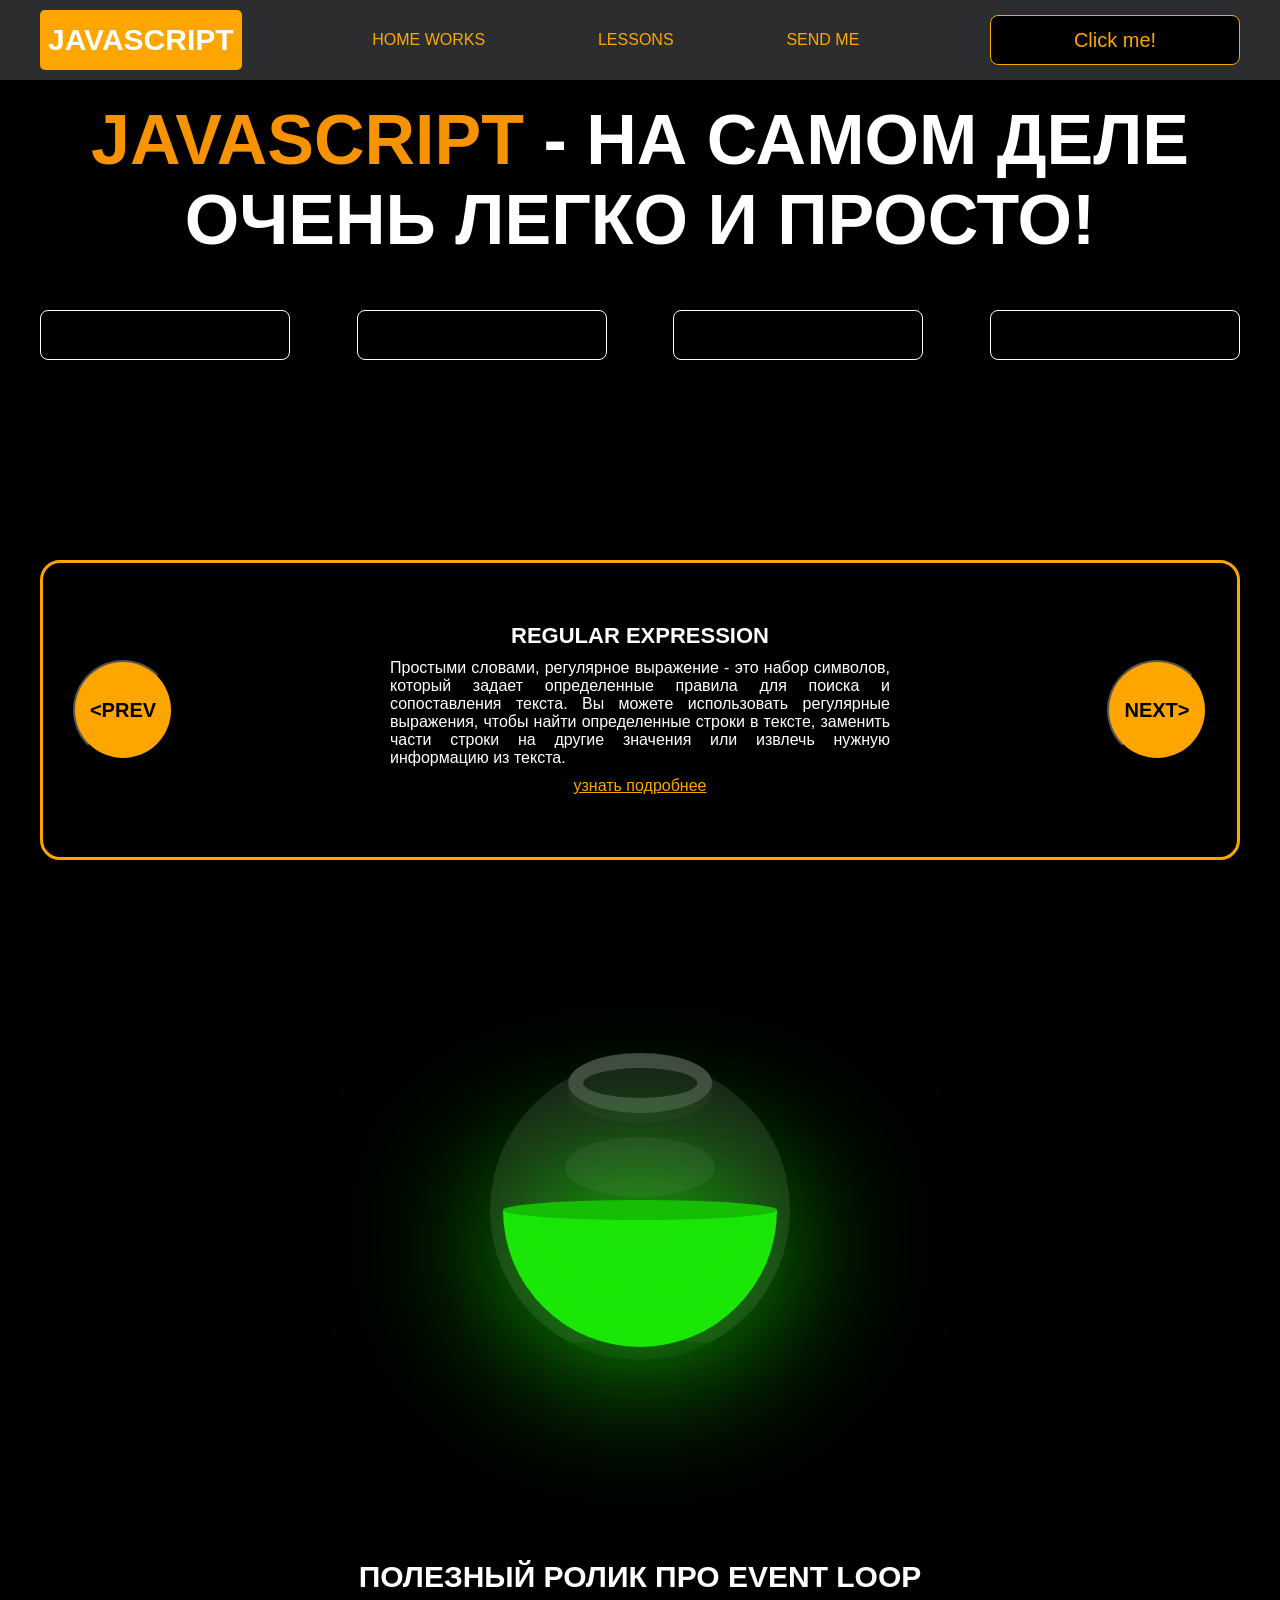
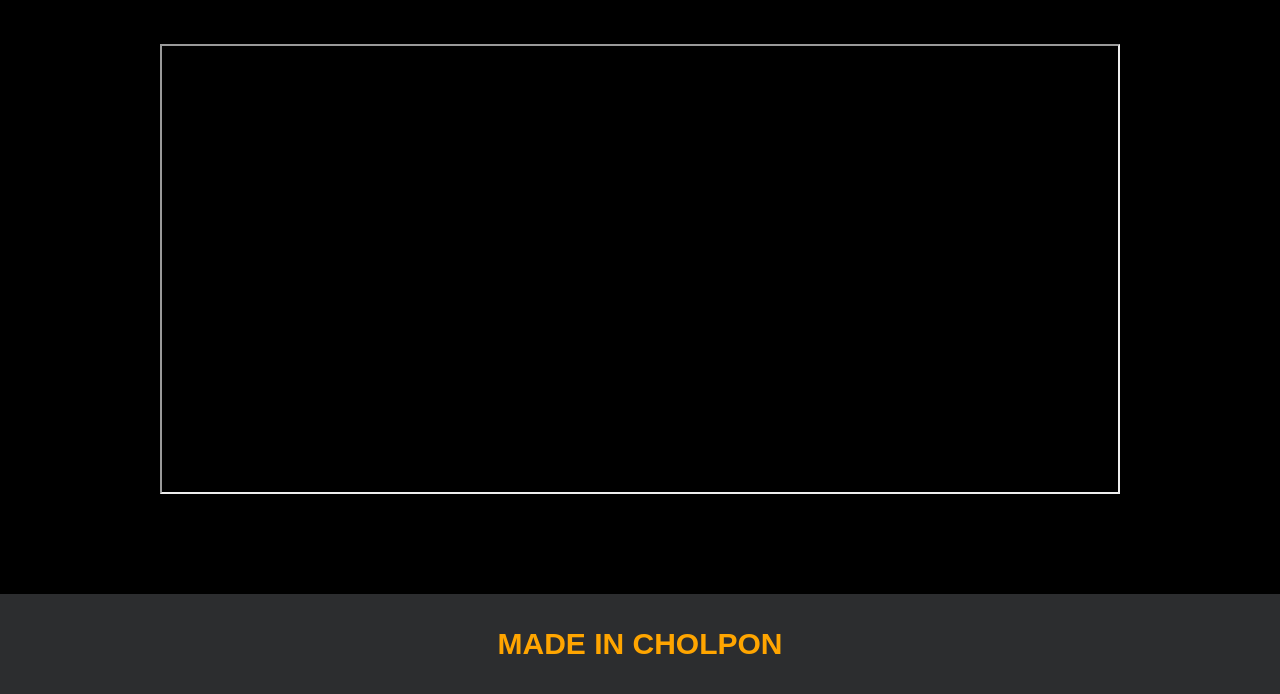
==== project ¦+¦¬TП TБTВTГ¦+¦¦¦-TВ¦-¦-/index.html @ 223002eb "first commit" ====
<!DOCTYPE html>
<html lang="en">
<head>
    <meta charset="UTF-8">
    <title>Java Script</title>
    <link rel="stylesheet" href="css/style.css">
    <link rel="stylesheet" href="css/core.css">
</head>
<body>

<div class="wrapper">
    <div class="header">
        <div class="container">
            <div class="inner_header">
                <a href="index.html">
                    <div class="logotype">
                        <h2>JavaScript</h2>
                    </div>
                </a>
                <ul class="menu">
                    <li class="menu_link">
                        <a href="pages/home_works.html">Home Works</a>
                    </li>
                    <li class="menu_link">
                        <a href="pages/lessons.html">Lessons</a>
                    </li>
                    <li class="menu_link">
                        <a href="https://t.me/Cholpon91" target="_blank" rel="noopener noreferrer">Send me</a>
                    </li>
                </ul>
                <button class="btn" id="btn-get">Click me!</button>
            </div>
        </div>
    </div>

    <div class="main_block">
        <div class="container">
            <div class="inner_main">
                <h1><strong id="js-color">JavaScript</strong> - на самом деле очень легко и просто!</h1>
                <div class="colors-buttons">
                    <button class="btn btn-color"></button>
                    <button class="btn btn-color"></button>
                    <button class="btn btn-color"></button>
                    <button class="btn btn-color"></button>
                </div>
            </div>
        </div>
    </div>

    <div class="slider_block">
        <div class="container">
            <div class="inner_slider">
                <div class="slider">
                    <button class="btn-slide" id="prev">&lt;prev</button>
                    <div class="slide active_slide">
                        <div class="slide_card">
                            <h3>regular expression</h3>
                            <p>Простыми словами, регулярное выражение - это набор символов, который задает определенные правила для поиска и сопоставления текста. Вы можете использовать регулярные выражения, чтобы найти определенные строки в тексте, заменить части строки на другие значения или извлечь нужную информацию из текста.</p>
                            <a href="https://developer.mozilla.org/ru/docs/Web/JavaScript/Guide/Regular_expressions" target="_blank">узнать подробнее</a>
                        </div>
                    </div>
                    <div class="slide">
                        <div class="slide_card">
                            <h3>recursion</h3>
                            <p>Простыми словами, рекурсия - это, когда функция делает повторяющиеся вызовы самой себя для решения задачи, пока не достигнет определенного условия выхода из рекурсии.</p>
                            <a href="https://learn.javascript.ru/recursion" target="_blank">узнать подробнее</a>
                        </div>
                    </div>
                    <div class="slide">
                        <div class="slide_card">
                            <h3>json</h3>
                            <p>Простыми словами, JSON - это способ представления данных в виде текста, чтобы они могли быть легко поняты и использованы различными программами. Он использует простые правила для описания объектов и массивов, а также для представления простых типов данных, таких как строки, числа, логические значения и т.д.</p>
                            <a href="https://developer.mozilla.org/ru/docs/Learn/JavaScript/Objects/JSON" target="_blank">узнать подробнее</a>
                        </div>
                    </div>
                    <div class="slide">
                        <div class="slide_card">
                            <h3>event loop</h3>
                            <p>Простыми словами, event loop похож на дежурного, который непрерывно проверяет, произошло ли какое-либо событие, и реагирует на него, когда оно происходит. Он имеет список задач, которые нужно выполнить, и он перебирает этот список событий одно за другим, обрабатывая каждое событие, когда оно наступает.</p>
                            <a href="https://highload.today/kak-ustroen-event-loop-v-javascript-parallelnaya-model-i-tsikl-sobytij/" target="_blank">узнать подробнее</a>
                        </div>
                    </div>
                    <button class="btn-slide" id="next">next&gt;</button>
                </div>
            </div>
        </div>
    </div>

    <div class="botlle">
        <div class="container">
            <div class="bottle_inner">
                <a href="pages/monster.html">
                    <div class="bowl">
                        <div class="shadow"></div>
                        <div class="liquid"></div>

                    </div>
                </a>
            </div>
        </div>
    </div>

    <div class="block_video">
        <div class="container">
            <h3>Полезный ролик про Event Loop</h3>
            <div class="inner_block_video">
                <iframe width="80%" height="450" src="https://www.youtube.com/" title="YouTube video player" frameborder="2" allow="autoplay; clipboard-write; encrypted-media; gyroscope; picture-in-picture; web-share" allowfullscreen></iframe>
            </div>
        </div>
    </div>

    <div class="footer">
        <div class="container">
            <a href="https://www.instagram.com/smaiylbekovacholpon/" target="_blank" rel="noopener noreferrer">
                <div class="inner_footer">
                    <h2>Made in Cholpon</h2></a>
                </div>
            </a>
        </div>
    </div>
</div>

<div class="modal">
    <div class="modal_dialog">
        <div class="modal_content">
            <form action="#">
                <div class="modal_close">&times;</div>
                <div class="modal_title">Мы свяжемся с вами как можно быстрее!</div>
                <input
                    required
                    placeholder="Ваше имя"
                    name="name"
                    type="text"
                    class="modal_input"
                >
                <input
                    required
                    placeholder="Ваш номер телефона"
                    name="phone"
                    type="text"
                    class="modal_input"
                >
                <button class="btn btn_dark btn_min">Перезвонить мне</button>
            </form>
        </div>
    </div>
</div>

</body>
<script src="js/main.js"></script>
<script src="js/modal.js"></script>
</html>
---- project ¦+¦¬TП TБTВTГ¦+¦¦¦-TВ¦-¦-/css/style.css ----
/* HEADER */

.header {
    height: 80px;
    background: #2c2d2f;
    display: flex;
    align-items: center;
    width: 100%;
    position: fixed;
    top: 0;
    z-index: 2;
}

.inner_header {
    height: 100%;
    display: flex;
    align-items: center;
    justify-content: space-between;
}

/* LOGOTYPE */

.logotype {
    display: flex;
    align-items: center;
    justify-content: center;
    font-size: 22px;
    height: 60px;
    width: fit-content;
    background: var(--orange);
    padding: 8px;
    color: white;
    border-radius: 5px;
    cursor: pointer;
}

/* HEADER MENU */

.menu {
    display: flex;
    justify-content: space-around;
    width: 600px;
}

.menu_link a {
    color: var(--orange);
    text-transform: uppercase;
}

.menu_link a:hover {
    text-decoration: underline;
}

/* MAIN BLOCK */

.main_block {
    padding: 100px 0;
    background: black;
}

/* BUTTONS COLOR PICKER */

.colors-buttons {
    display: flex;
    justify-content: space-between;
    margin-top: 50px;
}

.btn-color {
    border-radius: 20px;
    border-color: white !important;
}

/* FOOTER */

.footer {
    background: #2c2d2f;
    width: 100%;
}

.inner_footer {
    display: flex;
    align-items: center;
    justify-content: center;
    height: 100px;
}

.footer h2 {
    text-transform: uppercase;
    color: var(--orange);
    font-weight: 600;
}


/* SLIDER BLOCK */

.slider_block {
    padding: 100px 0;
    background: black;
}

.slider {
    position: relative;
    width: 100%;
    height: 300px;
    overflow: hidden;
    border: 3px solid var(--orange);
    border-radius: 20px;
    display: flex;
    align-items: center;
    justify-content: space-between;
    padding: 0 30px;
}

.slide {
    position: absolute;
    top: 60px;
    left: 0;
    width: 100%;
    height: 100%;
    display: none;
    transition: opacity 0.5s ease-in-out;
}

.slide_card {
    color: white;
    margin: 0 auto;
    width: 500px;
    text-align: center;
}

.slide_card h3 {
    color: white;
    text-transform: uppercase;
    font-size: 22px;
}

.slide_card p {
    font-size: 16px;
    text-align: justify;
    margin: 10px 0;
}

.slide_card a {
    color: var(--orange);
    text-decoration: underline;
}

.slide.active_slide {
    display: block;
}

/* VIDEO BLOCK */

.block_video {
    background: black;
    padding: 100px 0;
}

.inner_block_video {
    display: flex;
    justify-content: center;
    margin-top: 50px;
}

/* MODAL */

.modal {
    position: fixed;
    height: 100%;
    width: 100%;
    top: 0;
    left: 0;
    z-index: 2;
    background: rgba(0, 0, 0, 0.5);
    backdrop-filter: blur(10px);
    display: none;
}

.modal_dialog {
    max-width: 500px;
    margin: 150px auto;
}

.modal_content {
    position: relative;
    width: 100%;
    padding: 40px;
    background-color: black;
    border: 2px solid var(--orange);
    border-radius: 4px;
    max-height: 80vh;
    overflow-y: auto;
}

.modal_content form {
    display: flex;
    flex-direction: column;
    align-items: center;
}

.modal_close {
    position: absolute;
    top: 8px;
    right: 14px;
    font-size: 30px;
    color: red;
    opacity: 0.5;
    font-weight: 700;
    border: none;
    background-color: transparent;
    cursor: pointer;
}

.modal_title {
    text-align: center;
    font-size: 22px;
    text-transform: uppercase;
    color: white;
}

.modal_input, .btn_min {
    width: 100% !important;
    margin-top: 10px;
}


/*-------BOTTLE-------*/

.botlle {
    background: black;
    padding: 100px 0;
}

.bottle_inner {
    display: flex;
    justify-content: center;
    align-items: center;
}

.bowl {
    position: relative;
    width: 300px;
    height: 300px;
    background: rgba(255, 255, 255, 0.1);
    border-radius: 50%;
    border: 8px solid transparent;
    animation: animate 5s linear infinite;
    transform-origin: bottom center;
    animation-play-state: run;
}

@keyframes animate {
    0% {
        transform: rotate(0deg);
    }
    25% {
        transform: rotate(22deg);
    }
    50% {
        transform: rotate(0deg);
    }
    75% {
        transform: rotate(-22deg);
    }
    100% {
        filter: hue-rotate(360deg);
    }
}

.bowl::before {
    content: "";
    position: absolute;
    top: -15px;
    left: 50%;
    transform: translateX(-50%);
    width: 40%;
    height: 30px;
    border: 15px solid #444;
    border-radius: 50%;
    box-shadow: 0 10px #222;

}

.bowl::after {
    content: "";
    position: absolute;
    top: 35%;
    left: 50%;
    transform: translate(-50%, -50%);
    width: 150px;
    height: 60px;
    background: rgba(255, 255, 255, 0.05);
    transform-origin: center;
    animation: animatebowlshadow 5s linear infinite;
    border-radius: 50%;
    animation-play-state: running;

}


@keyframes animatebowlshadow {
    0% {
        left: 50%;
        width: 150px;
        height: 60px;
    }
    25% {
        left: 55%;
        width: 140px;
        height: 65px;
    }
    50% {
        left: 50%;
        width: 150px;
        height: 60px;
    }
    75% {
        left: 45%;
        width: 140px;
        height: 65px;
    }
    100% {


    }
}


.liquid {
    position: absolute;
    top: 50%;
    left: 5px;
    right: 5px;
    bottom: 5px;
    background: #1ae907;
    border-bottom-left-radius: 150px;
    border-bottom-right-radius: 150px;
    filter: drop-shadow(0 0 80px #1ae907);
    transform-origin: top center;
    animation: animateliquid 5s linear infinite;
    animation-play-state: running;
}

@keyframes animateliquid {
    0% {
        transform: rotate(0deg);
    }
    25% {
        transform: rotate(-22deg);
    }
    30% {
        transform: rotate(-23deg);
    }
    50% {
        transform: rotate(0deg);
    }
    75% {
        transform: rotate(22deg);
    }
    80% {
        transform: rotate(23deg);
    }
    100% {
        transform: rotate(0deg);
    }


}

.liquid::before {
    content: "";
    position: absolute;
    top: -10px;
    width: 100%;
    height: 20px;
    background: #15be05;
    border-radius: 50%;
    filter: drop-shadow(0 0 80px #15be05);
}

.shadow {
    position: absolute;
    top: calc(50% + 150px);
    left: 50%;
    transform: translate(-50%, -50%);
    width: 260px;
    height: 40px;
    background: rgba(0, 0, 0, 0.5);
    border-radius: 50%;
    animation: animateshadow 5s linear infinite;
    animation-play-state: running;

}

@keyframes animateshadow {
    0% {
        left: 50%;
        width: 260px;
        height: 40px;
        top: calc(50% + 150px);

    }

    25% {
        left: 55%;
        width: 265px;
        height: 30px;
        top: calc(50% + 130px);

    }
    50% {
        left: 50%;
        width: 260px;
        height: 40px;
        top: calc(50% + 150px);

    }
    75% {
        left: 45%;
        width: 265px;
        height: 30px;
        top: calc(50% + 130px);

    }
    100% {
    }
}
---- project ¦+¦¬TП TБTВTГ¦+¦¦¦-TВ¦-¦-/css/core.css ----
* {
    margin: 0;
    padding: 0;
    box-sizing: border-box;
}

.container {
    width: 1200px;
    margin: 0 auto;
}

body {
    font-family: "Britannic Bold", sans-serif;
    background: #c2d0d0;
}

.btn {
    width: 250px;
    height: 50px;
    font-size: 20px;
    cursor: pointer;
    border: 1px solid var(--orange);
    background: black;
    color: var(--orange);
    border-radius: 8px;
}

.btn:hover {
    background: #414349;
}

.btn:active {
    background: #56585D;
    border: 2px solid var(--orange);
}

a {
    text-decoration: none;
}

li {
    list-style: none;
}

h1 {
    text-align: center;
    font-size: 70px;
    color: white;
    margin: 0 auto;
    text-transform: uppercase;
    font-weight: 600;
}

h2 {
    text-align: center;
    font-size: 30px;
    color: white;
    margin: 0 auto;
    text-transform: uppercase;
    font-weight: 600;
}

h3 {
    text-align: center;
    font-size: 30px;
    color: white;
    margin: 0 auto;
    text-transform: uppercase;
    font-weight: 600;
}

h4 {
    font-size: 24px;
    color: white;
    text-transform: uppercase;
    font-weight: 600;
}

strong {
    color: #F79300;
}

label {
    font-size: 24px;
    color: var(--orange);
}

input {
    width: 350px;
    height: 50px;
    font-size: 20px;
    padding-left: 5px;
    color: var(--orange);
    background: black;
    border: 2px solid var(--orange);
}

.checker {
    color: white;
    font-size: 30px;
}

.btn-slide {
    display: block;
    width: 100px;
    height: 100px;
    background: var(--orange);
    color: black;
    font-size: 20px;
    text-transform: uppercase;
    border-radius: 50%;
    font-weight: 800;
    z-index: 1;
}

.btn-slide:hover {
    background: #b68733 !important;
    cursor: pointer;
    color: white;
}

:root {
    --orange: orange;
    --black: black;
}
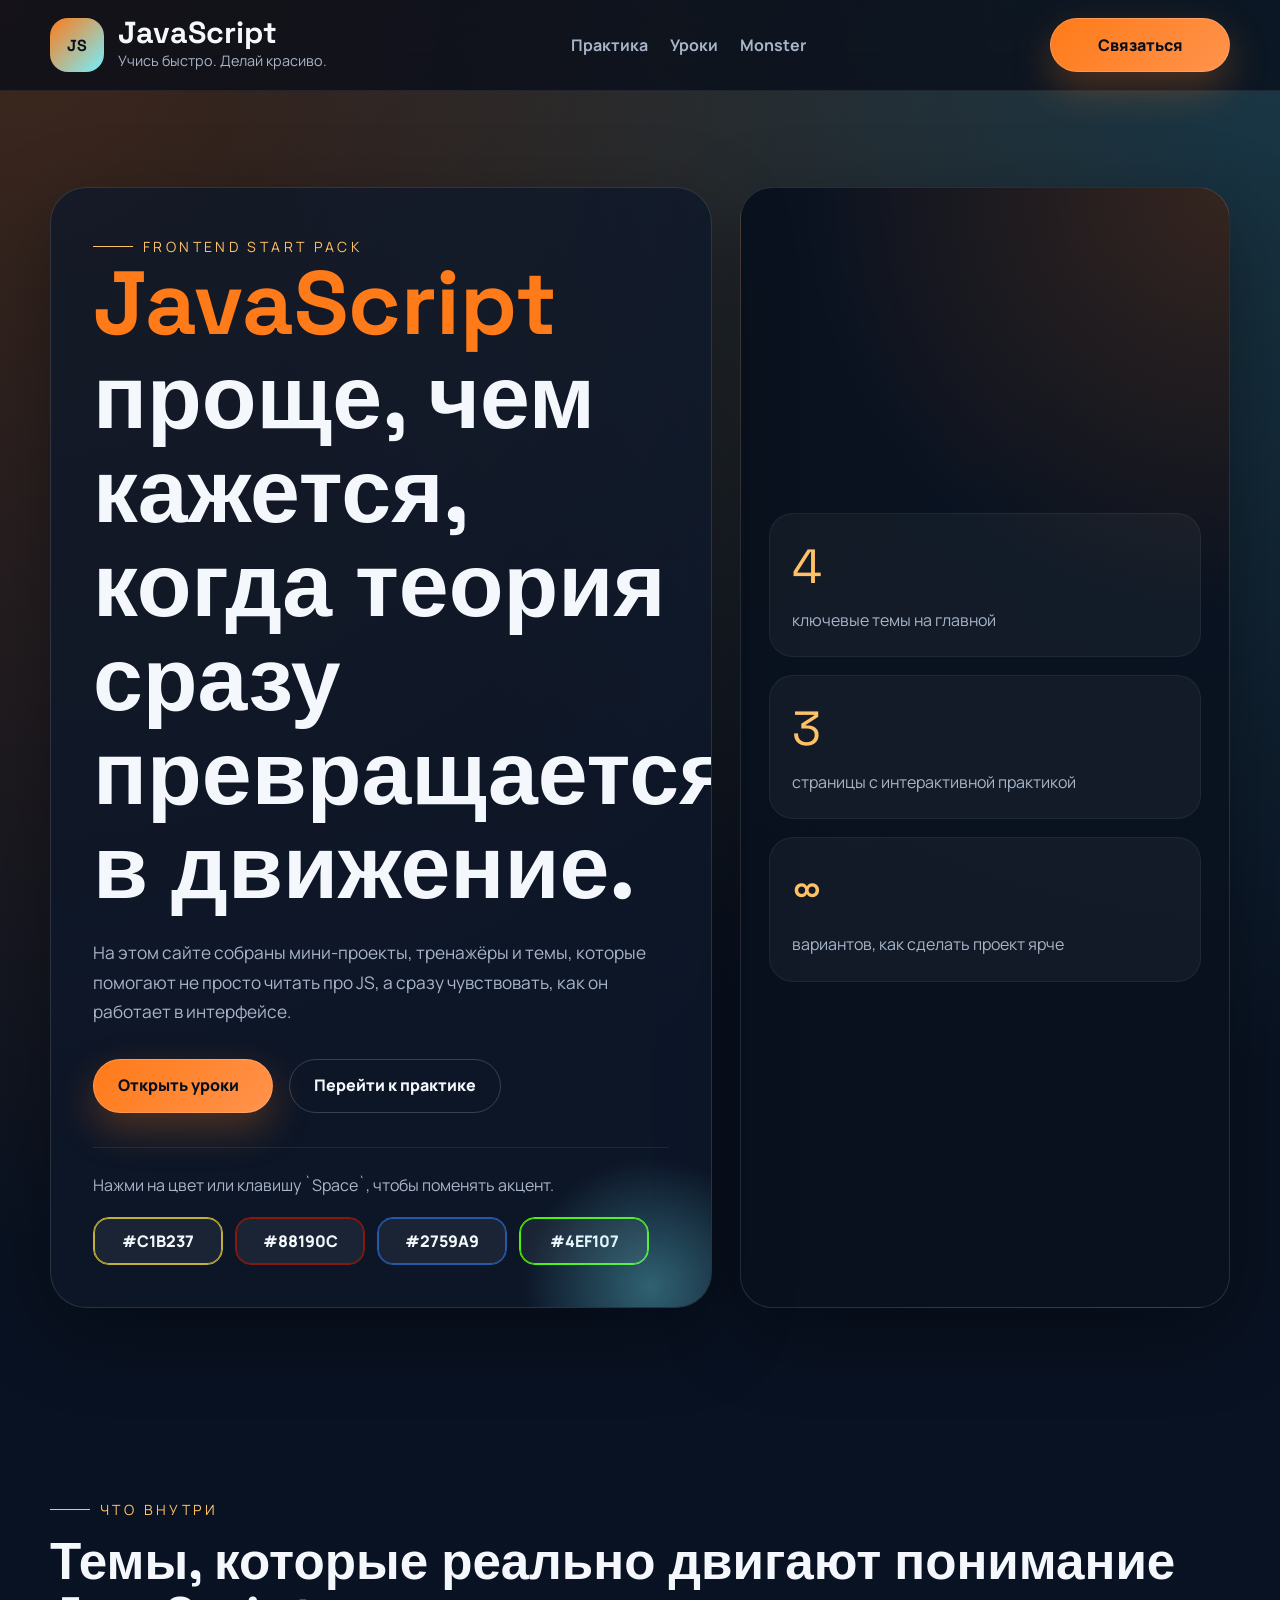
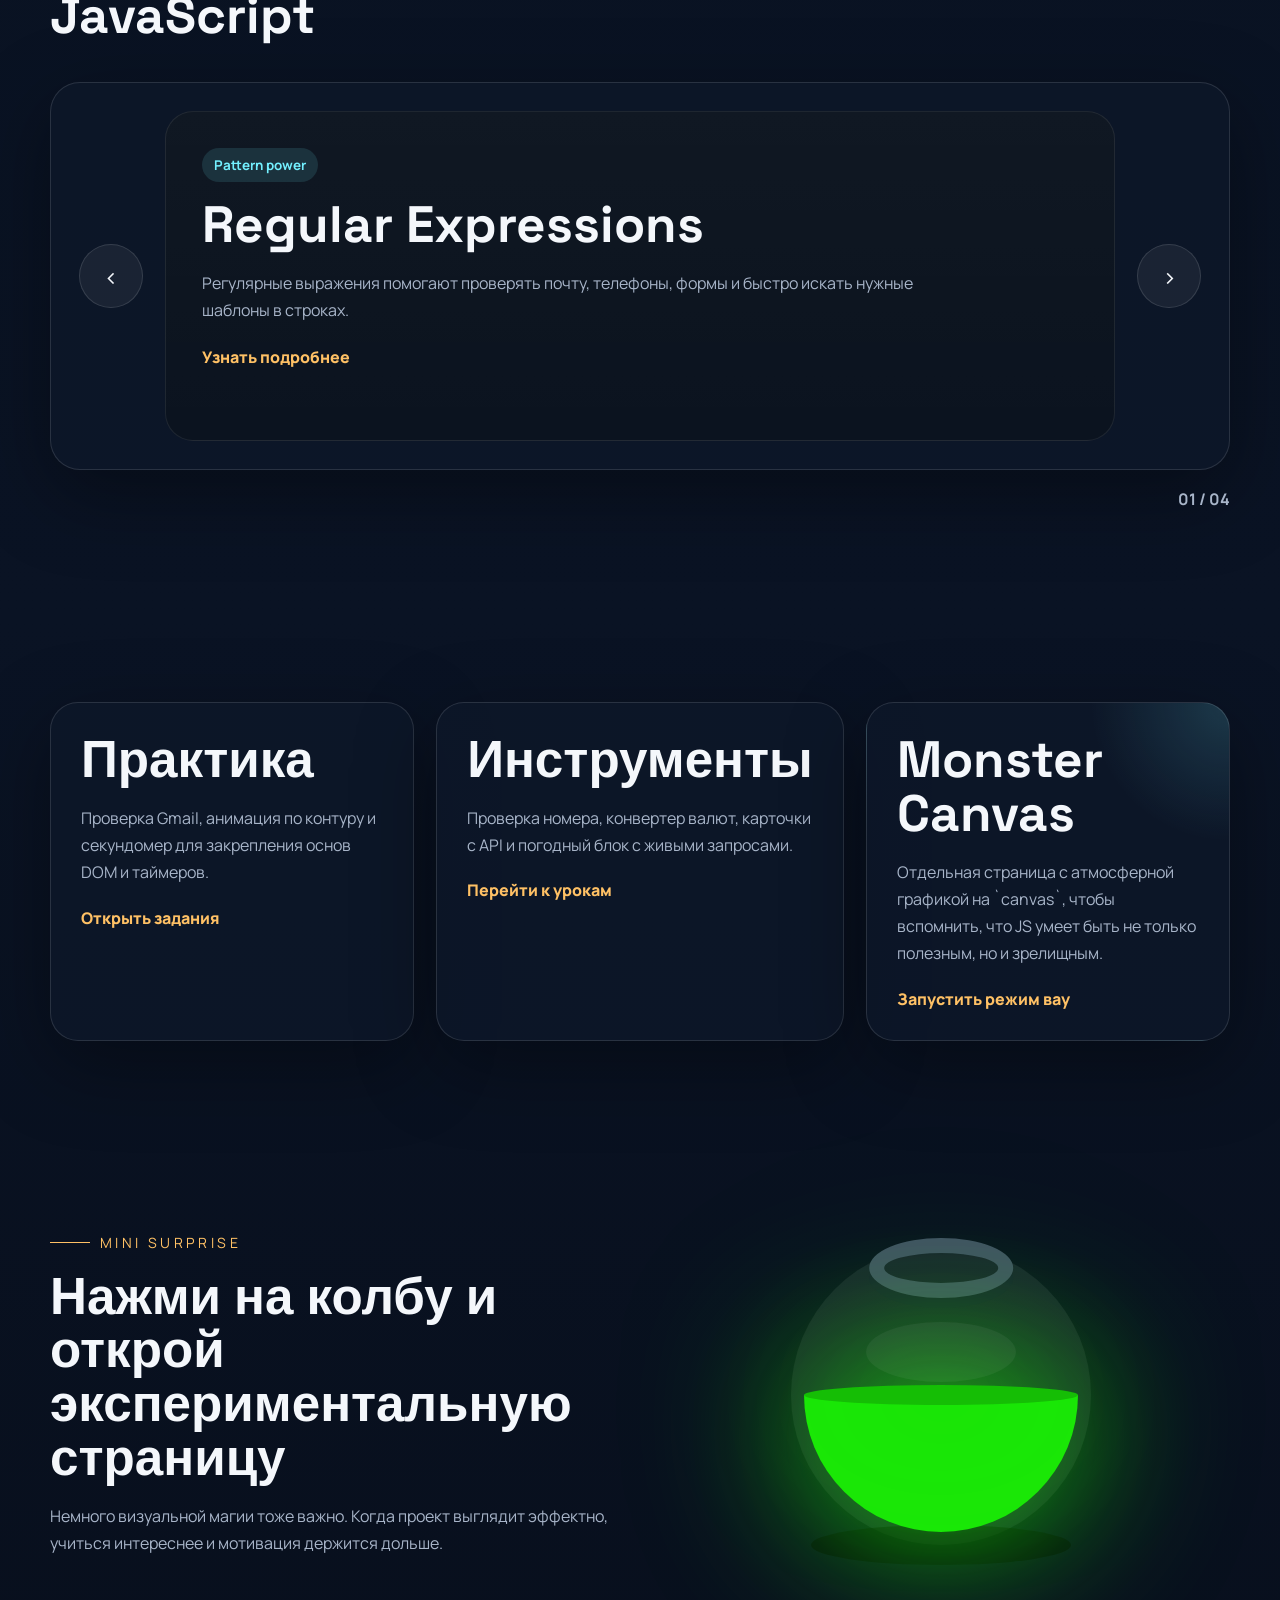
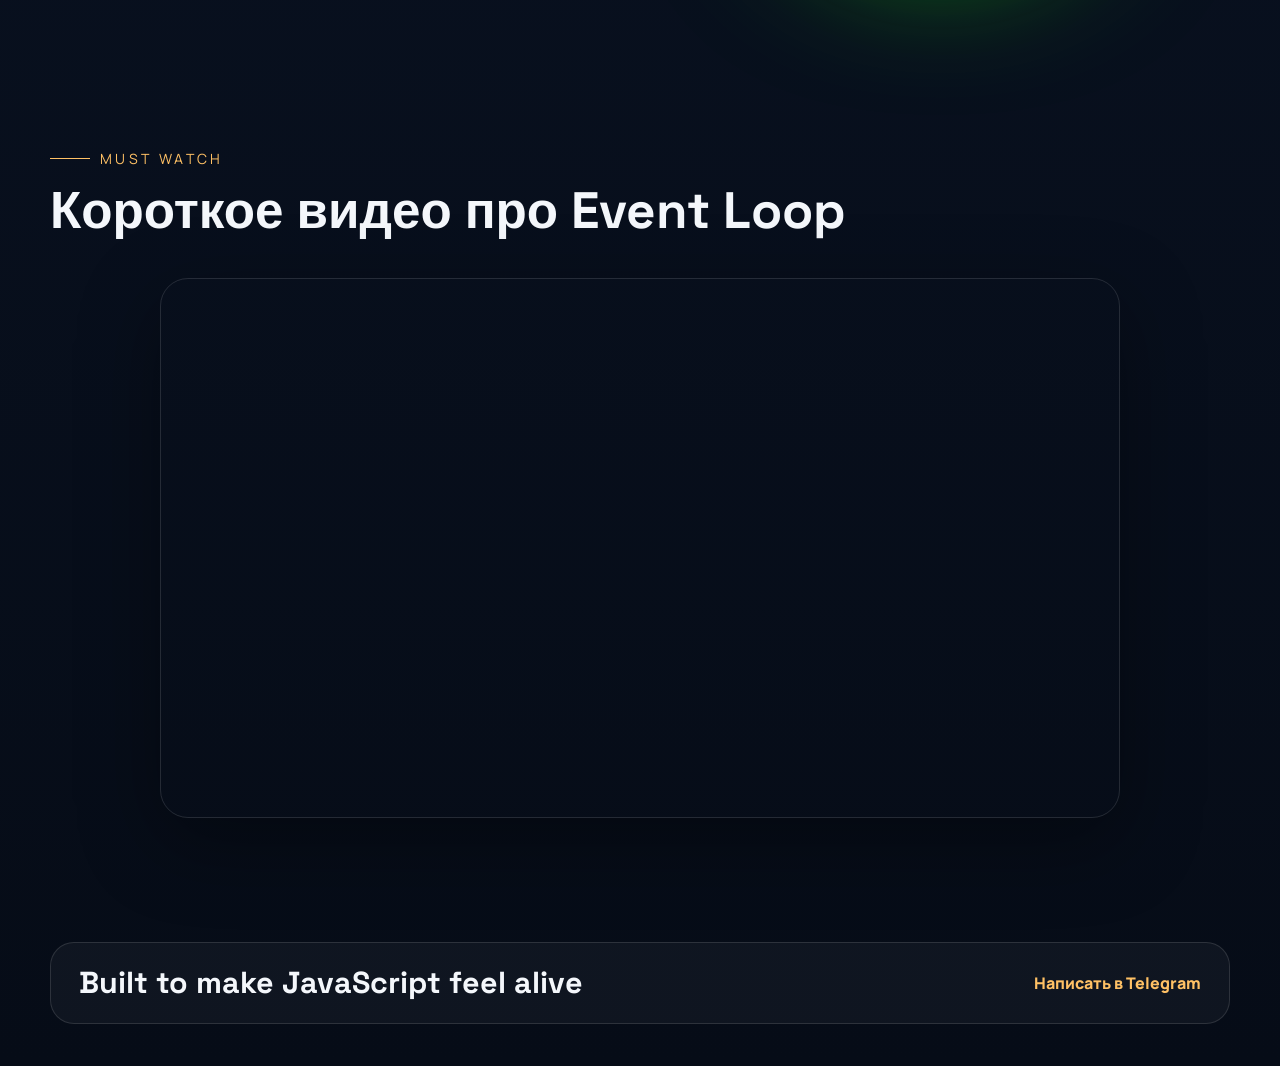
==== commit 625b3e25: "Redesign JavaScript learning site" ====
--- a/project ¦+¦¬TП TБTВTГ¦+¦¦¦-TВ¦-¦-/index.html
+++ b/project ¦+¦¬TП TБTВTГ¦+¦¦¦-TВ¦-¦-/index.html
@@ -1,152 +1,208 @@
 <!DOCTYPE html>
-<html lang="en">
+<html lang="ru">
 <head>
     <meta charset="UTF-8">
-    <title>Java Script</title>
+    <meta name="viewport" content="width=device-width, initial-scale=1.0">
+    <title>JavaScript Energy</title>
+    <link rel="stylesheet" href="css/core.css">
     <link rel="stylesheet" href="css/style.css">
-    <link rel="stylesheet" href="css/core.css">
 </head>
 <body>
-
 <div class="wrapper">
-    <div class="header">
+    <header class="header">
         <div class="container">
             <div class="inner_header">
-                <a href="index.html">
+                <a href="index.html" class="brand_link">
                     <div class="logotype">
-                        <h2>JavaScript</h2>
+                        <span class="brand_mark">JS</span>
+                        <div>
+                            <h2>JavaScript</h2>
+                            <p>Учись быстро. Делай красиво.</p>
+                        </div>
                     </div>
                 </a>
                 <ul class="menu">
-                    <li class="menu_link">
-                        <a href="pages/home_works.html">Home Works</a>
-                    </li>
-                    <li class="menu_link">
-                        <a href="pages/lessons.html">Lessons</a>
-                    </li>
-                    <li class="menu_link">
-                        <a href="https://t.me/Cholpon91" target="_blank" rel="noopener noreferrer">Send me</a>
-                    </li>
+                    <li class="menu_link"><a href="pages/home_works.html">Практика</a></li>
+                    <li class="menu_link"><a href="pages/lessons.html">Уроки</a></li>
+                    <li class="menu_link"><a href="pages/monster.html">Monster</a></li>
                 </ul>
-                <button class="btn" id="btn-get">Click me!</button>
+                <button class="btn" id="btn-get" type="button">Связаться</button>
             </div>
         </div>
-    </div>
-
-    <div class="main_block">
+    </header>
+
+    <main>
+        <section class="main_block">
+            <div class="container">
+                <div class="hero_grid">
+                    <div class="inner_main">
+                        <span class="eyebrow">Frontend start pack</span>
+                        <h1><strong id="js-color">JavaScript</strong> проще, чем кажется, когда теория сразу превращается в движение.</h1>
+                        <p class="hero_text">На этом сайте собраны мини-проекты, тренажёры и темы, которые помогают не просто читать про JS, а сразу чувствовать, как он работает в интерфейсе.</p>
+                        <div class="hero_actions">
+                            <a class="btn" href="pages/lessons.html">Открыть уроки</a>
+                            <a class="btn btn_ghost" href="pages/home_works.html">Перейти к практике</a>
+                        </div>
+                        <div class="colors-panel">
+                            <p>Нажми на цвет или клавишу `Space`, чтобы поменять акцент.</p>
+                            <div class="colors-buttons">
+                                <button class="btn btn-color" type="button"></button>
+                                <button class="btn btn-color" type="button"></button>
+                                <button class="btn btn-color" type="button"></button>
+                                <button class="btn btn-color" type="button"></button>
+                            </div>
+                        </div>
+                    </div>
+                    <div class="hero_card">
+                        <div class="hero_metric">
+                            <span>4</span>
+                            <p>ключевые темы на главной</p>
+                        </div>
+                        <div class="hero_metric">
+                            <span>3</span>
+                            <p>страницы с интерактивной практикой</p>
+                        </div>
+                        <div class="hero_metric">
+                            <span>∞</span>
+                            <p>вариантов, как сделать проект ярче</p>
+                        </div>
+                    </div>
+                </div>
+            </div>
+        </section>
+
+        <section class="topics_block">
+            <div class="container">
+                <div class="section_heading">
+                    <span class="eyebrow">Что внутри</span>
+                    <h3>Темы, которые реально двигают понимание JavaScript</h3>
+                </div>
+                <div class="inner_slider">
+                    <div class="slider_shell">
+                        <button class="btn-slide" id="prev" type="button" aria-label="Предыдущая тема">&lt;</button>
+                        <div class="slider">
+                            <div class="slide active_slide">
+                                <div class="slide_card">
+                                    <span class="slide_tag">Pattern power</span>
+                                    <h3>Regular Expressions</h3>
+                                    <p>Регулярные выражения помогают проверять почту, телефоны, формы и быстро искать нужные шаблоны в строках.</p>
+                                    <a href="https://developer.mozilla.org/ru/docs/Web/JavaScript/Guide/Regular_expressions" target="_blank" rel="noopener noreferrer">Узнать подробнее</a>
+                                </div>
+                            </div>
+                            <div class="slide">
+                                <div class="slide_card">
+                                    <span class="slide_tag">Function mindset</span>
+                                    <h3>Recursion</h3>
+                                    <p>Рекурсия учит разбивать большую задачу на похожие маленькие шаги. Это важное мышление для алгоритмов и обхода структур.</p>
+                                    <a href="https://learn.javascript.ru/recursion" target="_blank" rel="noopener noreferrer">Узнать подробнее</a>
+                                </div>
+                            </div>
+                            <div class="slide">
+                                <div class="slide_card">
+                                    <span class="slide_tag">Data exchange</span>
+                                    <h3>JSON</h3>
+                                    <p>JSON нужен почти везде: API, настройки, локальное хранение данных. Это универсальный формат общения между приложениями.</p>
+                                    <a href="https://developer.mozilla.org/ru/docs/Learn/JavaScript/Objects/JSON" target="_blank" rel="noopener noreferrer">Узнать подробнее</a>
+                                </div>
+                            </div>
+                            <div class="slide">
+                                <div class="slide_card">
+                                    <span class="slide_tag">Async logic</span>
+                                    <h3>Event Loop</h3>
+                                    <p>Понимание event loop объясняет, почему асинхронный код ведёт себя именно так, и помогает не путаться в очередях задач.</p>
+                                    <a href="https://developer.mozilla.org/en-US/docs/Web/JavaScript/Event_loop" target="_blank" rel="noopener noreferrer">Узнать подробнее</a>
+                                </div>
+                            </div>
+                        </div>
+                        <button class="btn-slide" id="next" type="button" aria-label="Следующая тема">&gt;</button>
+                    </div>
+                    <div class="slider_status">
+                        <span id="slide-indicator">01 / 04</span>
+                    </div>
+                </div>
+            </div>
+        </section>
+
+        <section class="feature_grid_block">
+            <div class="container">
+                <div class="feature_grid">
+                    <article class="feature_card">
+                        <h3>Практика</h3>
+                        <p>Проверка Gmail, анимация по контуру и секундомер для закрепления основ DOM и таймеров.</p>
+                        <a href="pages/home_works.html">Открыть задания</a>
+                    </article>
+                    <article class="feature_card">
+                        <h3>Инструменты</h3>
+                        <p>Проверка номера, конвертер валют, карточки с API и погодный блок с живыми запросами.</p>
+                        <a href="pages/lessons.html">Перейти к урокам</a>
+                    </article>
+                    <article class="feature_card feature_card_glow">
+                        <h3>Monster Canvas</h3>
+                        <p>Отдельная страница с атмосферной графикой на `canvas`, чтобы вспомнить, что JS умеет быть не только полезным, но и зрелищным.</p>
+                        <a href="pages/monster.html">Запустить режим вау</a>
+                    </article>
+                </div>
+            </div>
+        </section>
+
+        <section class="botlle">
+            <div class="container">
+                <div class="alchemy_layout">
+                    <div class="alchemy_text">
+                        <span class="eyebrow">Mini surprise</span>
+                        <h3>Нажми на колбу и открой экспериментальную страницу</h3>
+                        <p>Немного визуальной магии тоже важно. Когда проект выглядит эффектно, учиться интереснее и мотивация держится дольше.</p>
+                    </div>
+                    <div class="bottle_inner">
+                        <a href="pages/monster.html" aria-label="Открыть monster page">
+                            <div class="bowl">
+                                <div class="shadow"></div>
+                                <div class="liquid"></div>
+                            </div>
+                        </a>
+                    </div>
+                </div>
+            </div>
+        </section>
+
+        <section class="block_video">
+            <div class="container">
+                <div class="section_heading">
+                    <span class="eyebrow">Must watch</span>
+                    <h3>Короткое видео про Event Loop</h3>
+                </div>
+                <div class="inner_block_video">
+                    <iframe src="https://www.youtube.com/embed/8aGhZQkoFbQ" title="JavaScript Event Loop" allow="accelerometer; autoplay; clipboard-write; encrypted-media; gyroscope; picture-in-picture; web-share" allowfullscreen></iframe>
+                </div>
+            </div>
+        </section>
+    </main>
+
+    <footer class="footer">
         <div class="container">
-            <div class="inner_main">
-                <h1><strong id="js-color">JavaScript</strong> - на самом деле очень легко и просто!</h1>
-                <div class="colors-buttons">
-                    <button class="btn btn-color"></button>
-                    <button class="btn btn-color"></button>
-                    <button class="btn btn-color"></button>
-                    <button class="btn btn-color"></button>
-                </div>
+            <div class="inner_footer">
+                <h2>Built to make JavaScript feel alive</h2>
+                <a href="https://t.me/Cholpon91" target="_blank" rel="noopener noreferrer">Написать в Telegram</a>
             </div>
         </div>
-    </div>
-
-    <div class="slider_block">
-        <div class="container">
-            <div class="inner_slider">
-                <div class="slider">
-                    <button class="btn-slide" id="prev">&lt;prev</button>
-                    <div class="slide active_slide">
-                        <div class="slide_card">
-                            <h3>regular expression</h3>
-                            <p>Простыми словами, регулярное выражение - это набор символов, который задает определенные правила для поиска и сопоставления текста. Вы можете использовать регулярные выражения, чтобы найти определенные строки в тексте, заменить части строки на другие значения или извлечь нужную информацию из текста.</p>
-                            <a href="https://developer.mozilla.org/ru/docs/Web/JavaScript/Guide/Regular_expressions" target="_blank">узнать подробнее</a>
-                        </div>
-                    </div>
-                    <div class="slide">
-                        <div class="slide_card">
-                            <h3>recursion</h3>
-                            <p>Простыми словами, рекурсия - это, когда функция делает повторяющиеся вызовы самой себя для решения задачи, пока не достигнет определенного условия выхода из рекурсии.</p>
-                            <a href="https://learn.javascript.ru/recursion" target="_blank">узнать подробнее</a>
-                        </div>
-                    </div>
-                    <div class="slide">
-                        <div class="slide_card">
-                            <h3>json</h3>
-                            <p>Простыми словами, JSON - это способ представления данных в виде текста, чтобы они могли быть легко поняты и использованы различными программами. Он использует простые правила для описания объектов и массивов, а также для представления простых типов данных, таких как строки, числа, логические значения и т.д.</p>
-                            <a href="https://developer.mozilla.org/ru/docs/Learn/JavaScript/Objects/JSON" target="_blank">узнать подробнее</a>
-                        </div>
-                    </div>
-                    <div class="slide">
-                        <div class="slide_card">
-                            <h3>event loop</h3>
-                            <p>Простыми словами, event loop похож на дежурного, который непрерывно проверяет, произошло ли какое-либо событие, и реагирует на него, когда оно происходит. Он имеет список задач, которые нужно выполнить, и он перебирает этот список событий одно за другим, обрабатывая каждое событие, когда оно наступает.</p>
-                            <a href="https://highload.today/kak-ustroen-event-loop-v-javascript-parallelnaya-model-i-tsikl-sobytij/" target="_blank">узнать подробнее</a>
-                        </div>
-                    </div>
-                    <button class="btn-slide" id="next">next&gt;</button>
-                </div>
-            </div>
-        </div>
-    </div>
-
-    <div class="botlle">
-        <div class="container">
-            <div class="bottle_inner">
-                <a href="pages/monster.html">
-                    <div class="bowl">
-                        <div class="shadow"></div>
-                        <div class="liquid"></div>
-
-                    </div>
-                </a>
-            </div>
-        </div>
-    </div>
-
-    <div class="block_video">
-        <div class="container">
-            <h3>Полезный ролик про Event Loop</h3>
-            <div class="inner_block_video">
-                <iframe width="80%" height="450" src="https://www.youtube.com/" title="YouTube video player" frameborder="2" allow="autoplay; clipboard-write; encrypted-media; gyroscope; picture-in-picture; web-share" allowfullscreen></iframe>
-            </div>
-        </div>
-    </div>
-
-    <div class="footer">
-        <div class="container">
-            <a href="https://www.instagram.com/smaiylbekovacholpon/" target="_blank" rel="noopener noreferrer">
-                <div class="inner_footer">
-                    <h2>Made in Cholpon</h2></a>
-                </div>
-            </a>
-        </div>
-    </div>
+    </footer>
 </div>
 
 <div class="modal">
     <div class="modal_dialog">
         <div class="modal_content">
             <form action="#">
-                <div class="modal_close">&times;</div>
-                <div class="modal_title">Мы свяжемся с вами как можно быстрее!</div>
-                <input
-                    required
-                    placeholder="Ваше имя"
-                    name="name"
-                    type="text"
-                    class="modal_input"
-                >
-                <input
-                    required
-                    placeholder="Ваш номер телефона"
-                    name="phone"
-                    type="text"
-                    class="modal_input"
-                >
-                <button class="btn btn_dark btn_min">Перезвонить мне</button>
+                <button class="modal_close" type="button" aria-label="Закрыть">&times;</button>
+                <div class="modal_title">Оставь контакт, и мы свяжемся с тобой как можно быстрее</div>
+                <input required placeholder="Ваше имя" name="name" type="text" class="modal_input">
+                <input required placeholder="Ваш телефон" name="phone" type="text" class="modal_input">
+                <button class="btn btn_min" type="submit">Отправить заявку</button>
             </form>
         </div>
     </div>
 </div>
 
-</body>
 <script src="js/main.js"></script>
 <script src="js/modal.js"></script>
+</body>
 </html>
--- a/project ¦+¦¬TП TБTВTГ¦+¦¦¦-TВ¦-¦-/css/core.css
+++ b/project ¦+¦¬TП TБTВTГ¦+¦¦¦-TВ¦-¦-/css/core.css
@@ -1,40 +1,47 @@
+@import url('https://fonts.googleapis.com/css2?family=Manrope:wght@400;500;700;800&family=Space+Grotesk:wght@500;700&display=swap');
+
+:root {
+    --accent: #ff7a18;
+    --accent-soft: #ffc165;
+    --accent-cold: #73f0ff;
+    --bg: #08111f;
+    --bg-soft: #101c2f;
+    --surface: rgba(13, 24, 42, 0.78);
+    --surface-strong: rgba(10, 18, 32, 0.96);
+    --text: #f4f7fb;
+    --muted: #a8b5c9;
+    --border: rgba(255, 255, 255, 0.12);
+    --success: #45d483;
+    --danger: #ff6b6b;
+    --shadow: 0 24px 80px rgba(0, 0, 0, 0.35);
+}
+
 * {
     margin: 0;
     padding: 0;
     box-sizing: border-box;
 }
 
-.container {
-    width: 1200px;
-    margin: 0 auto;
+html {
+    scroll-behavior: smooth;
 }
 
 body {
-    font-family: "Britannic Bold", sans-serif;
-    background: #c2d0d0;
-}
-
-.btn {
-    width: 250px;
-    height: 50px;
-    font-size: 20px;
-    cursor: pointer;
-    border: 1px solid var(--orange);
-    background: black;
-    color: var(--orange);
-    border-radius: 8px;
-}
-
-.btn:hover {
-    background: #414349;
-}
-
-.btn:active {
-    background: #56585D;
-    border: 2px solid var(--orange);
+    font-family: "Manrope", sans-serif;
+    color: var(--text);
+    background:
+        radial-gradient(circle at top left, rgba(255, 122, 24, 0.22), transparent 28%),
+        radial-gradient(circle at top right, rgba(115, 240, 255, 0.18), transparent 24%),
+        linear-gradient(180deg, #08111f 0%, #0a1324 52%, #060c17 100%);
+    min-height: 100vh;
+}
+
+body.modal_open {
+    overflow: hidden;
 }
 
 a {
+    color: inherit;
     text-decoration: none;
 }
 
@@ -42,84 +49,163 @@
     list-style: none;
 }
 
+img {
+    max-width: 100%;
+    display: block;
+}
+
+button,
+input {
+    font: inherit;
+}
+
+.wrapper {
+    overflow: clip;
+}
+
+.container {
+    width: min(1180px, calc(100% - 32px));
+    margin: 0 auto;
+}
+
+h1,
+h2,
+h3,
+h4 {
+    font-family: "Space Grotesk", sans-serif;
+    line-height: 1.05;
+}
+
 h1 {
-    text-align: center;
-    font-size: 70px;
-    color: white;
-    margin: 0 auto;
+    font-size: clamp(3rem, 7vw, 5.8rem);
+}
+
+h2 {
+    font-size: clamp(1.25rem, 3vw, 1.9rem);
+}
+
+h3 {
+    font-size: clamp(2rem, 4vw, 3.2rem);
+}
+
+h4 {
+    font-size: clamp(1.3rem, 2vw, 1.7rem);
+}
+
+p {
+    color: var(--muted);
+    line-height: 1.7;
+}
+
+strong {
+    color: var(--accent);
+}
+
+.eyebrow {
+    display: inline-flex;
+    align-items: center;
+    gap: 10px;
+    font-size: 0.88rem;
+    letter-spacing: 0.24em;
     text-transform: uppercase;
-    font-weight: 600;
-}
-
-h2 {
-    text-align: center;
-    font-size: 30px;
-    color: white;
-    margin: 0 auto;
-    text-transform: uppercase;
-    font-weight: 600;
-}
-
-h3 {
-    text-align: center;
-    font-size: 30px;
-    color: white;
-    margin: 0 auto;
-    text-transform: uppercase;
-    font-weight: 600;
-}
-
-h4 {
-    font-size: 24px;
-    color: white;
-    text-transform: uppercase;
-    font-weight: 600;
-}
-
-strong {
-    color: #F79300;
+    color: var(--accent-soft);
+}
+
+.eyebrow::before {
+    content: "";
+    width: 40px;
+    height: 1px;
+    background: currentColor;
+}
+
+.section_heading {
+    display: grid;
+    gap: 16px;
+    margin-bottom: 40px;
+}
+
+.btn {
+    min-width: 180px;
+    min-height: 54px;
+    padding: 14px 24px;
+    border-radius: 999px;
+    border: 1px solid rgba(255, 255, 255, 0.18);
+    background: linear-gradient(135deg, var(--accent) 0%, #ff934d 100%);
+    color: #09101d;
+    font-weight: 800;
+    cursor: pointer;
+    transition: transform 0.25s ease, box-shadow 0.25s ease, border-color 0.25s ease;
+    box-shadow: 0 16px 40px rgba(255, 122, 24, 0.28);
+}
+
+.btn:hover {
+    transform: translateY(-2px);
+    box-shadow: 0 20px 48px rgba(255, 122, 24, 0.34);
+}
+
+.btn_ghost {
+    background: transparent;
+    color: var(--text);
+    box-shadow: none;
+}
+
+.btn_ghost:hover {
+    border-color: rgba(255, 255, 255, 0.35);
+}
+
+.btn-slide {
+    width: 64px;
+    height: 64px;
+    border: 1px solid var(--border);
+    border-radius: 50%;
+    background: rgba(255, 255, 255, 0.06);
+    color: var(--text);
+    font-size: 1.5rem;
+    cursor: pointer;
+    transition: transform 0.25s ease, background 0.25s ease;
+}
+
+.btn-slide:hover {
+    background: rgba(255, 122, 24, 0.18);
+    transform: scale(1.04);
 }
 
 label {
-    font-size: 24px;
-    color: var(--orange);
+    color: var(--accent-soft);
+    font-weight: 700;
 }
 
 input {
-    width: 350px;
-    height: 50px;
-    font-size: 20px;
-    padding-left: 5px;
-    color: var(--orange);
-    background: black;
-    border: 2px solid var(--orange);
+    width: 100%;
+    min-height: 54px;
+    padding: 14px 18px;
+    color: var(--text);
+    background: rgba(255, 255, 255, 0.05);
+    border: 1px solid var(--border);
+    border-radius: 16px;
+    outline: none;
+}
+
+input:focus {
+    border-color: rgba(255, 122, 24, 0.65);
+    box-shadow: 0 0 0 4px rgba(255, 122, 24, 0.12);
 }
 
 .checker {
-    color: white;
-    font-size: 30px;
-}
-
-.btn-slide {
-    display: block;
-    width: 100px;
-    height: 100px;
-    background: var(--orange);
-    color: black;
-    font-size: 20px;
-    text-transform: uppercase;
-    border-radius: 50%;
-    font-weight: 800;
-    z-index: 1;
-}
-
-.btn-slide:hover {
-    background: #b68733 !important;
-    cursor: pointer;
-    color: white;
-}
-
-:root {
-    --orange: orange;
-    --black: black;
-}+    min-height: 32px;
+    font-weight: 700;
+}
+
+.status_success {
+    color: var(--success);
+}
+
+.status_error {
+    color: var(--danger);
+}
+
+@media (max-width: 900px) {
+    .container {
+        width: min(100% - 24px, 1180px);
+    }
+}
--- a/project ¦+¦¬TП TБTВTГ¦+¦¦¦-TВ¦-¦-/css/style.css
+++ b/project ¦+¦¬TП TБTВTГ¦+¦¦¦-TВ¦-¦-/css/style.css
@@ -1,235 +1,265 @@
-/* HEADER */
-
 .header {
-    height: 80px;
-    background: #2c2d2f;
-    display: flex;
-    align-items: center;
-    width: 100%;
-    position: fixed;
+    position: sticky;
     top: 0;
-    z-index: 2;
+    z-index: 20;
+    backdrop-filter: blur(18px);
+    background: rgba(6, 12, 24, 0.72);
+    border-bottom: 1px solid rgba(255, 255, 255, 0.08);
 }
 
 .inner_header {
-    height: 100%;
     display: flex;
     align-items: center;
     justify-content: space-between;
-}
-
-/* LOGOTYPE */
+    gap: 20px;
+    min-height: 90px;
+}
+
+.brand_link {
+    flex-shrink: 0;
+}
 
 .logotype {
     display: flex;
     align-items: center;
+    gap: 14px;
+}
+
+.brand_mark {
+    display: grid;
+    place-items: center;
+    width: 54px;
+    height: 54px;
+    border-radius: 18px;
+    background: linear-gradient(135deg, var(--accent) 0%, var(--accent-cold) 100%);
+    color: #07111f;
+    font-family: "Space Grotesk", sans-serif;
+    font-weight: 800;
+}
+
+.logotype p {
+    font-size: 0.9rem;
+}
+
+.menu {
+    display: flex;
+    align-items: center;
+    gap: 22px;
+    flex-wrap: wrap;
     justify-content: center;
-    font-size: 22px;
-    height: 60px;
-    width: fit-content;
-    background: var(--orange);
-    padding: 8px;
-    color: white;
-    border-radius: 5px;
-    cursor: pointer;
-}
-
-/* HEADER MENU */
-
-.menu {
-    display: flex;
-    justify-content: space-around;
-    width: 600px;
 }
 
 .menu_link a {
-    color: var(--orange);
-    text-transform: uppercase;
-}
-
-.menu_link a:hover {
-    text-decoration: underline;
-}
-
-/* MAIN BLOCK */
-
-.main_block {
-    padding: 100px 0;
-    background: black;
-}
-
-/* BUTTONS COLOR PICKER */
+    color: var(--muted);
+    font-weight: 700;
+    transition: color 0.2s ease;
+}
+
+.menu_link a:hover,
+.menu_link a:focus-visible {
+    color: var(--text);
+}
+
+.main_block,
+.topics_block,
+.feature_grid_block,
+.slider_block,
+.block_video,
+.botlle {
+    padding: 96px 0;
+}
+
+.hero_grid {
+    display: grid;
+    grid-template-columns: 1.15fr 0.85fr;
+    gap: 28px;
+    align-items: stretch;
+}
+
+.inner_main,
+.hero_card,
+.feature_card,
+.slider_shell,
+.modal_content {
+    border: 1px solid var(--border);
+    background: var(--surface);
+    box-shadow: var(--shadow);
+}
+
+.inner_main {
+    position: relative;
+    border-radius: 36px;
+    padding: 42px;
+    overflow: hidden;
+}
+
+.inner_main::after {
+    content: "";
+    position: absolute;
+    inset: auto -80px -120px auto;
+    width: 280px;
+    height: 280px;
+    border-radius: 50%;
+    background: radial-gradient(circle, rgba(115, 240, 255, 0.35), transparent 65%);
+}
+
+.hero_text {
+    max-width: 720px;
+    font-size: 1.08rem;
+    margin-top: 24px;
+}
+
+.hero_actions {
+    display: flex;
+    gap: 16px;
+    flex-wrap: wrap;
+    margin-top: 32px;
+}
+
+.colors-panel {
+    margin-top: 34px;
+    padding-top: 24px;
+    border-top: 1px solid rgba(255, 255, 255, 0.08);
+}
 
 .colors-buttons {
     display: flex;
-    justify-content: space-between;
-    margin-top: 50px;
+    gap: 12px;
+    flex-wrap: wrap;
+    margin-top: 18px;
 }
 
 .btn-color {
-    border-radius: 20px;
-    border-color: white !important;
-}
-
-/* FOOTER */
-
-.footer {
-    background: #2c2d2f;
-    width: 100%;
-}
-
-.inner_footer {
-    display: flex;
-    align-items: center;
-    justify-content: center;
-    height: 100px;
-}
-
-.footer h2 {
-    text-transform: uppercase;
-    color: var(--orange);
-    font-weight: 600;
-}
-
-
-/* SLIDER BLOCK */
-
-.slider_block {
-    padding: 100px 0;
-    background: black;
+    min-width: 130px;
+    min-height: 48px;
+    padding: 10px 16px;
+    background: rgba(255, 255, 255, 0.06);
+    color: var(--text);
+    border-radius: 16px;
+    box-shadow: none;
+}
+
+.hero_card {
+    display: grid;
+    gap: 18px;
+    border-radius: 32px;
+    padding: 28px;
+    align-content: center;
+    background:
+        radial-gradient(circle at top right, rgba(255, 122, 24, 0.18), transparent 35%),
+        var(--surface-strong);
+}
+
+.hero_metric {
+    padding: 22px;
+    border-radius: 24px;
+    background: rgba(255, 255, 255, 0.04);
+    border: 1px solid rgba(255, 255, 255, 0.06);
+}
+
+.hero_metric span {
+    display: block;
+    font-family: "Space Grotesk", sans-serif;
+    font-size: 3rem;
+    color: var(--accent-soft);
+    margin-bottom: 10px;
+}
+
+.slider_shell {
+    display: grid;
+    grid-template-columns: 64px 1fr 64px;
+    gap: 22px;
+    align-items: center;
+    border-radius: 30px;
+    padding: 28px;
 }
 
 .slider {
     position: relative;
-    width: 100%;
-    height: 300px;
-    overflow: hidden;
-    border: 3px solid var(--orange);
-    border-radius: 20px;
-    display: flex;
-    align-items: center;
-    justify-content: space-between;
-    padding: 0 30px;
+    min-height: 330px;
 }
 
 .slide {
     position: absolute;
-    top: 60px;
-    left: 0;
-    width: 100%;
-    height: 100%;
+    inset: 0;
     display: none;
-    transition: opacity 0.5s ease-in-out;
-}
-
-.slide_card {
-    color: white;
-    margin: 0 auto;
-    width: 500px;
-    text-align: center;
-}
-
-.slide_card h3 {
-    color: white;
-    text-transform: uppercase;
-    font-size: 22px;
-}
-
-.slide_card p {
-    font-size: 16px;
-    text-align: justify;
-    margin: 10px 0;
-}
-
-.slide_card a {
-    color: var(--orange);
-    text-decoration: underline;
 }
 
 .slide.active_slide {
     display: block;
 }
 
-/* VIDEO BLOCK */
-
-.block_video {
-    background: black;
-    padding: 100px 0;
-}
-
-.inner_block_video {
-    display: flex;
-    justify-content: center;
-    margin-top: 50px;
-}
-
-/* MODAL */
-
-.modal {
-    position: fixed;
+.slide_card {
     height: 100%;
-    width: 100%;
-    top: 0;
-    left: 0;
-    z-index: 2;
-    background: rgba(0, 0, 0, 0.5);
-    backdrop-filter: blur(10px);
-    display: none;
-}
-
-.modal_dialog {
-    max-width: 500px;
-    margin: 150px auto;
-}
-
-.modal_content {
-    position: relative;
-    width: 100%;
-    padding: 40px;
-    background-color: black;
-    border: 2px solid var(--orange);
-    border-radius: 4px;
-    max-height: 80vh;
-    overflow-y: auto;
-}
-
-.modal_content form {
-    display: flex;
-    flex-direction: column;
-    align-items: center;
-}
-
-.modal_close {
-    position: absolute;
-    top: 8px;
-    right: 14px;
-    font-size: 30px;
-    color: red;
-    opacity: 0.5;
+    padding: 36px;
+    border-radius: 28px;
+    background:
+        linear-gradient(180deg, rgba(255, 255, 255, 0.04), rgba(255, 255, 255, 0.02)),
+        rgba(7, 14, 25, 0.84);
+    border: 1px solid rgba(255, 255, 255, 0.08);
+}
+
+.slide_tag {
+    display: inline-block;
+    margin-bottom: 16px;
+    padding: 8px 12px;
+    border-radius: 999px;
+    background: rgba(115, 240, 255, 0.12);
+    color: var(--accent-cold);
+    font-size: 0.84rem;
     font-weight: 700;
-    border: none;
-    background-color: transparent;
-    cursor: pointer;
-}
-
-.modal_title {
-    text-align: center;
-    font-size: 22px;
-    text-transform: uppercase;
-    color: white;
-}
-
-.modal_input, .btn_min {
-    width: 100% !important;
-    margin-top: 10px;
-}
-
-
-/*-------BOTTLE-------*/
-
-.botlle {
-    background: black;
-    padding: 100px 0;
+}
+
+.slide_card p {
+    margin: 18px 0 22px;
+    max-width: 760px;
+}
+
+.slide_card a,
+.feature_card a,
+.inner_footer a {
+    color: var(--accent-soft);
+    font-weight: 800;
+}
+
+.slider_status {
+    margin-top: 18px;
+    text-align: right;
+    color: var(--muted);
+    font-weight: 700;
+}
+
+.feature_grid {
+    display: grid;
+    grid-template-columns: repeat(3, 1fr);
+    gap: 22px;
+}
+
+.feature_card {
+    border-radius: 28px;
+    padding: 30px;
+}
+
+.feature_card p {
+    margin: 18px 0 20px;
+}
+
+.feature_card_glow {
+    background:
+        radial-gradient(circle at top right, rgba(115, 240, 255, 0.16), transparent 28%),
+        var(--surface);
+}
+
+.alchemy_layout {
+    display: grid;
+    grid-template-columns: 1fr 1fr;
+    gap: 24px;
+    align-items: center;
+}
+
+.alchemy_text {
+    display: grid;
+    gap: 18px;
 }
 
 .bottle_inner {
@@ -242,30 +272,19 @@
     position: relative;
     width: 300px;
     height: 300px;
-    background: rgba(255, 255, 255, 0.1);
+    background: rgba(255, 255, 255, 0.07);
     border-radius: 50%;
     border: 8px solid transparent;
     animation: animate 5s linear infinite;
     transform-origin: bottom center;
-    animation-play-state: run;
 }
 
 @keyframes animate {
-    0% {
-        transform: rotate(0deg);
-    }
-    25% {
-        transform: rotate(22deg);
-    }
-    50% {
-        transform: rotate(0deg);
-    }
-    75% {
-        transform: rotate(-22deg);
-    }
-    100% {
-        filter: hue-rotate(360deg);
-    }
+    0% { transform: rotate(0deg); }
+    25% { transform: rotate(22deg); }
+    50% { transform: rotate(0deg); }
+    75% { transform: rotate(-22deg); }
+    100% { filter: hue-rotate(360deg); }
 }
 
 .bowl::before {
@@ -276,10 +295,9 @@
     transform: translateX(-50%);
     width: 40%;
     height: 30px;
-    border: 15px solid #444;
-    border-radius: 50%;
-    box-shadow: 0 10px #222;
-
+    border: 15px solid #435065;
+    border-radius: 50%;
+    box-shadow: 0 10px #182131;
 }
 
 .bowl::after {
@@ -291,41 +309,16 @@
     width: 150px;
     height: 60px;
     background: rgba(255, 255, 255, 0.05);
-    transform-origin: center;
+    border-radius: 50%;
     animation: animatebowlshadow 5s linear infinite;
-    border-radius: 50%;
-    animation-play-state: running;
-
-}
-
+}
 
 @keyframes animatebowlshadow {
-    0% {
-        left: 50%;
-        width: 150px;
-        height: 60px;
-    }
-    25% {
-        left: 55%;
-        width: 140px;
-        height: 65px;
-    }
-    50% {
-        left: 50%;
-        width: 150px;
-        height: 60px;
-    }
-    75% {
-        left: 45%;
-        width: 140px;
-        height: 65px;
-    }
-    100% {
-
-
-    }
-}
-
+    0% { left: 50%; width: 150px; height: 60px; }
+    25% { left: 55%; width: 140px; height: 65px; }
+    50% { left: 50%; width: 150px; height: 60px; }
+    75% { left: 45%; width: 140px; height: 65px; }
+}
 
 .liquid {
     position: absolute;
@@ -339,33 +332,16 @@
     filter: drop-shadow(0 0 80px #1ae907);
     transform-origin: top center;
     animation: animateliquid 5s linear infinite;
-    animation-play-state: running;
 }
 
 @keyframes animateliquid {
-    0% {
-        transform: rotate(0deg);
-    }
-    25% {
-        transform: rotate(-22deg);
-    }
-    30% {
-        transform: rotate(-23deg);
-    }
-    50% {
-        transform: rotate(0deg);
-    }
-    75% {
-        transform: rotate(22deg);
-    }
-    80% {
-        transform: rotate(23deg);
-    }
-    100% {
-        transform: rotate(0deg);
-    }
-
-
+    0% { transform: rotate(0deg); }
+    25% { transform: rotate(-22deg); }
+    30% { transform: rotate(-23deg); }
+    50% { transform: rotate(0deg); }
+    75% { transform: rotate(22deg); }
+    80% { transform: rotate(23deg); }
+    100% { transform: rotate(0deg); }
 }
 
 .liquid::before {
@@ -389,40 +365,158 @@
     background: rgba(0, 0, 0, 0.5);
     border-radius: 50%;
     animation: animateshadow 5s linear infinite;
-    animation-play-state: running;
-
 }
 
 @keyframes animateshadow {
-    0% {
-        left: 50%;
-        width: 260px;
-        height: 40px;
-        top: calc(50% + 150px);
-
-    }
-
-    25% {
-        left: 55%;
-        width: 265px;
-        height: 30px;
-        top: calc(50% + 130px);
-
-    }
-    50% {
-        left: 50%;
-        width: 260px;
-        height: 40px;
-        top: calc(50% + 150px);
-
-    }
-    75% {
-        left: 45%;
-        width: 265px;
-        height: 30px;
-        top: calc(50% + 130px);
-
-    }
-    100% {
-    }
-}
+    0% { left: 50%; width: 260px; height: 40px; top: calc(50% + 150px); }
+    25% { left: 55%; width: 265px; height: 30px; top: calc(50% + 130px); }
+    50% { left: 50%; width: 260px; height: 40px; top: calc(50% + 150px); }
+    75% { left: 45%; width: 265px; height: 30px; top: calc(50% + 130px); }
+}
+
+.block_video iframe {
+    width: min(100%, 960px);
+    height: min(54vw, 540px);
+    min-height: 320px;
+    border: 1px solid var(--border);
+    border-radius: 28px;
+    box-shadow: var(--shadow);
+}
+
+.inner_block_video {
+    display: flex;
+    justify-content: center;
+}
+
+.footer {
+    padding: 28px 0 42px;
+}
+
+.inner_footer {
+    display: flex;
+    align-items: center;
+    justify-content: space-between;
+    gap: 20px;
+    padding: 24px 28px;
+    border-radius: 24px;
+    border: 1px solid var(--border);
+    background: rgba(255, 255, 255, 0.04);
+}
+
+.modal {
+    position: fixed;
+    inset: 0;
+    z-index: 40;
+    display: none;
+    place-items: center;
+    padding: 20px;
+    background: rgba(4, 8, 14, 0.6);
+    backdrop-filter: blur(14px);
+}
+
+.modal.modal_show {
+    display: grid;
+}
+
+.modal_dialog {
+    width: min(100%, 540px);
+}
+
+.modal_content {
+    position: relative;
+    border-radius: 28px;
+    padding: 34px;
+    background: var(--surface-strong);
+}
+
+.modal_content form {
+    display: grid;
+    gap: 14px;
+}
+
+.modal_close {
+    position: absolute;
+    top: 14px;
+    right: 14px;
+    width: 42px;
+    height: 42px;
+    border: 0;
+    border-radius: 50%;
+    background: rgba(255, 255, 255, 0.06);
+    color: var(--text);
+    font-size: 1.7rem;
+    cursor: pointer;
+}
+
+.modal_title {
+    max-width: 420px;
+    font-family: "Space Grotesk", sans-serif;
+    font-size: 1.8rem;
+    line-height: 1.2;
+    margin-bottom: 12px;
+}
+
+.btn_min {
+    width: 100%;
+}
+
+@media (max-width: 1024px) {
+    .hero_grid,
+    .alchemy_layout,
+    .feature_grid {
+        grid-template-columns: 1fr;
+    }
+
+    .slider_shell {
+        grid-template-columns: 1fr;
+    }
+
+    .btn-slide {
+        display: none;
+    }
+
+    .inner_footer,
+    .inner_header {
+        flex-direction: column;
+    }
+}
+
+@media (max-width: 700px) {
+    .main_block,
+    .topics_block,
+    .feature_grid_block,
+    .block_video,
+    .botlle {
+        padding: 72px 0;
+    }
+
+    .inner_main,
+    .hero_card,
+    .feature_card,
+    .slider_shell,
+    .modal_content {
+        padding: 22px;
+        border-radius: 24px;
+    }
+
+    .menu {
+        gap: 14px;
+    }
+
+    .btn,
+    .btn-color {
+        width: 100%;
+    }
+
+    .hero_actions {
+        flex-direction: column;
+    }
+
+    .block_video iframe {
+        min-height: 240px;
+    }
+
+    .inner_footer {
+        text-align: center;
+    }
+}
